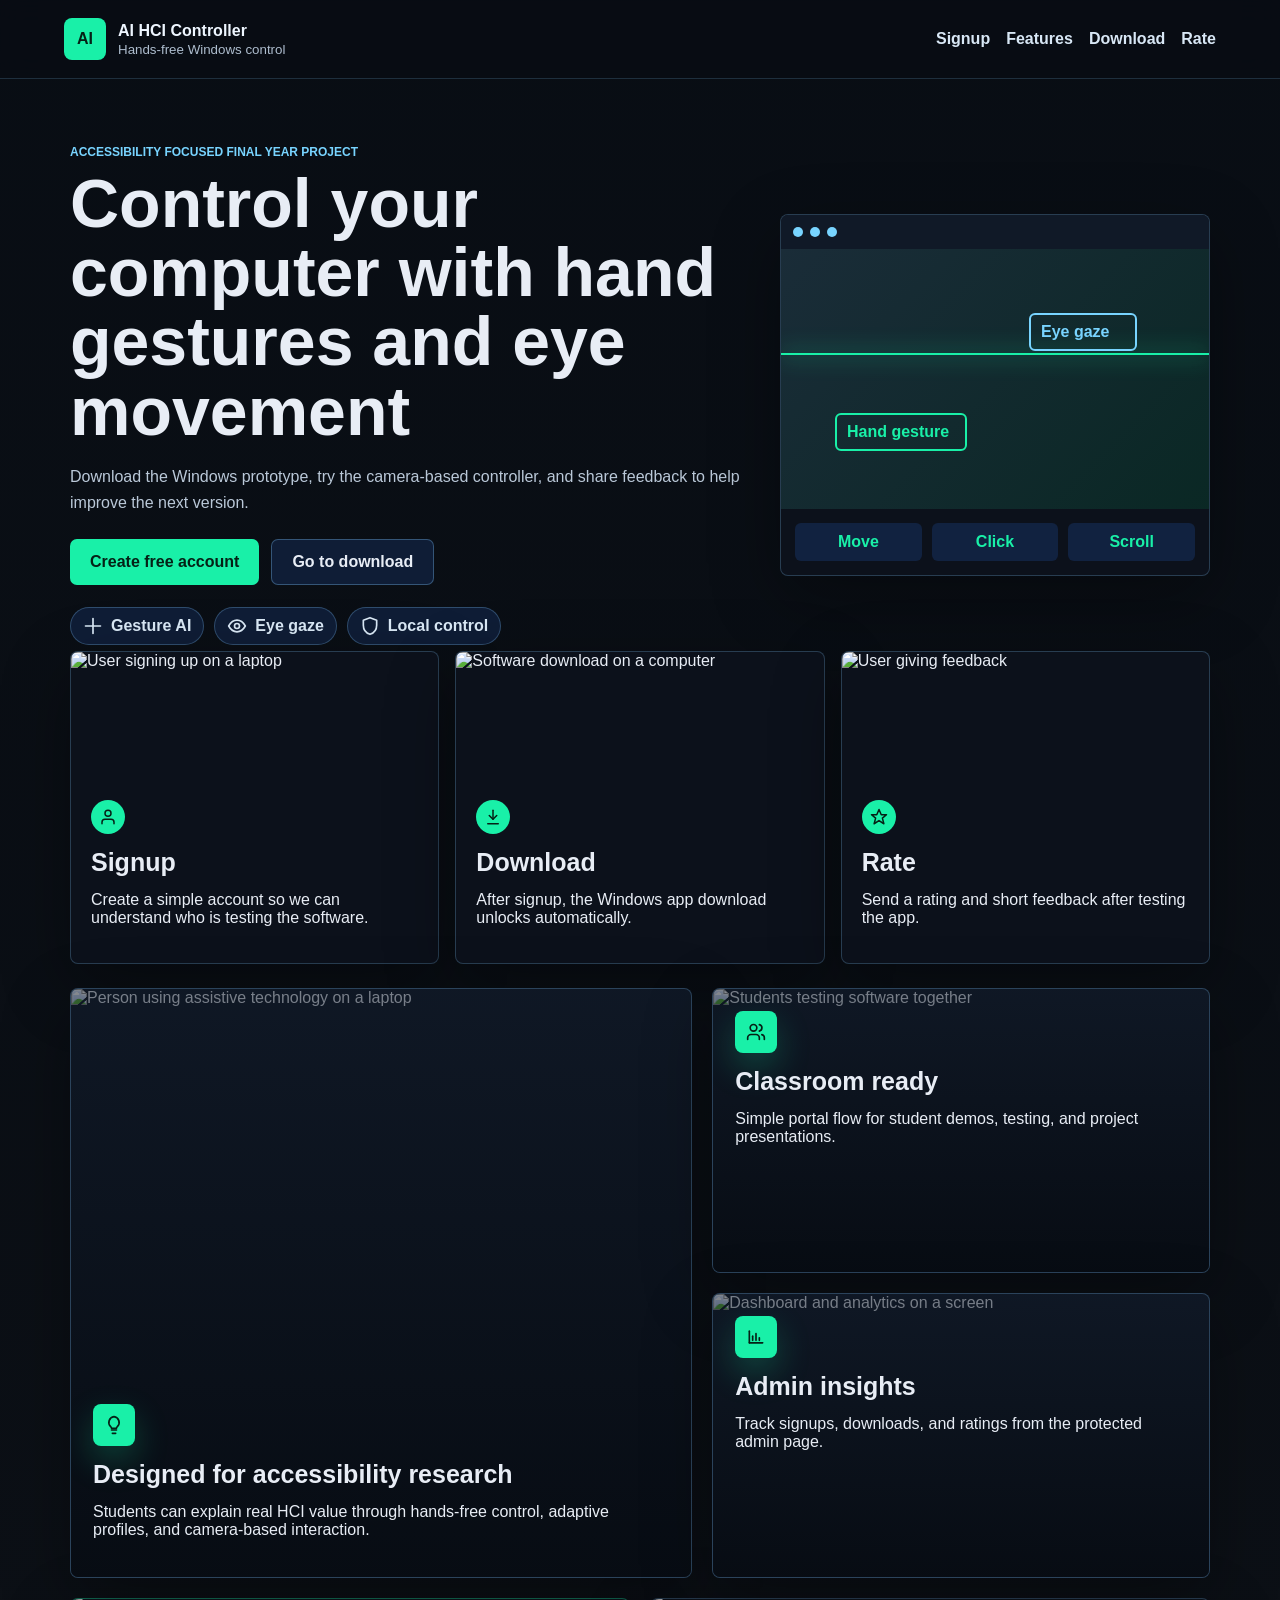
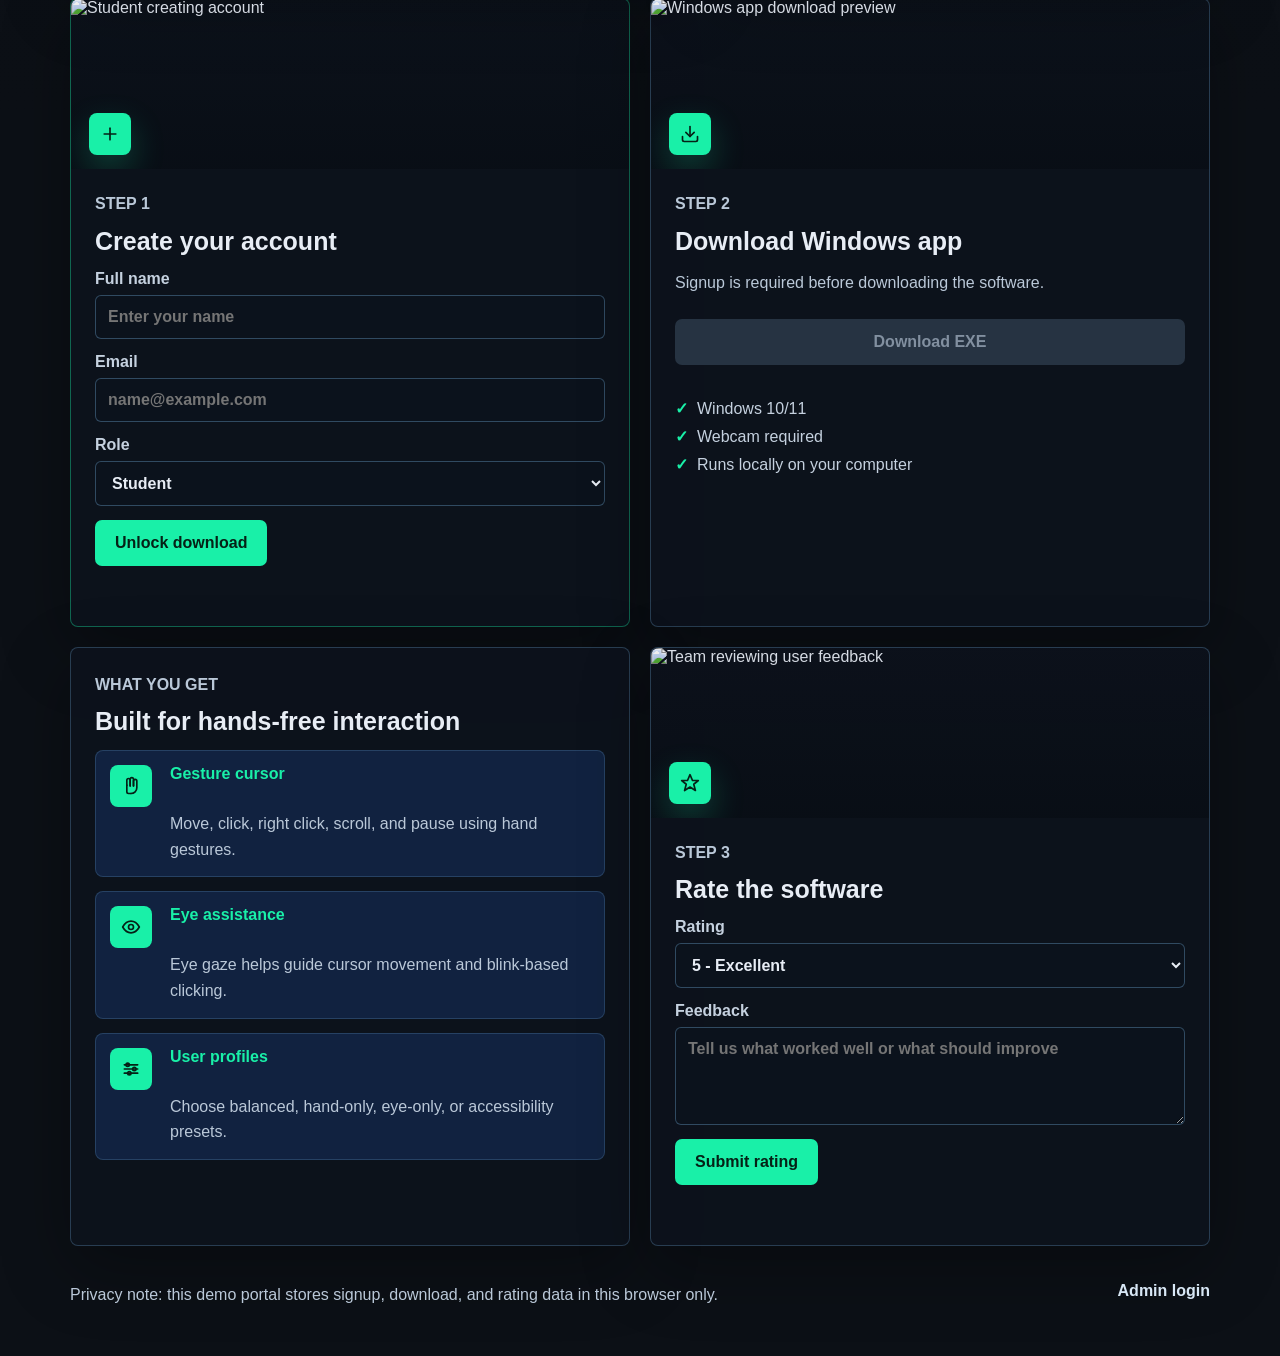
==== web/index.html @ 76297b22 "Add initial project files including HTML, CSS, JavaScript, requirements, and .gitignore" ====
<!doctype html>
<html lang="en">
<head>
  <meta charset="utf-8">
  <meta name="viewport" content="width=device-width, initial-scale=1">
  <title>AI HCI Controller</title>
  <link rel="stylesheet" href="styles.css">
</head>
<body>
  <header class="topbar">
    <a class="brand" href="#top" aria-label="AI HCI Controller home">
      <span class="brand-mark">AI</span>
      <span>
        <strong>AI HCI Controller</strong>
        <small>Hands-free Windows control</small>
      </span>
    </a>
    <nav aria-label="Main navigation">
      <a href="#signup">Signup</a>
      <a href="#features">Features</a>
      <a href="#download">Download</a>
      <a href="#rating">Rate</a>
    </nav>
  </header>

  <main id="top">
    <section class="hero user-hero">
      <div class="hero-copy">
        <p class="eyebrow">Accessibility focused final year project</p>
        <h1>Control your computer with hand gestures and eye movement</h1>
        <p>Download the Windows prototype, try the camera-based controller, and share feedback to help improve the next version.</p>
        <div class="hero-actions">
          <a class="primary-link" href="#signup">Create free account</a>
          <a class="secondary-link" href="#download">Go to download</a>
        </div>
        <div class="hero-badges" aria-label="Highlights">
          <span><svg viewBox="0 0 24 24"><path d="M12 3v18M3 12h18"/></svg> Gesture AI</span>
          <span><svg viewBox="0 0 24 24"><path d="M2 12s4-7 10-7 10 7 10 7-4 7-10 7S2 12 2 12Z"/><circle cx="12" cy="12" r="3"/></svg> Eye gaze</span>
          <span><svg viewBox="0 0 24 24"><path d="M12 2 4 5v6c0 5 3.4 9.4 8 11 4.6-1.6 8-6 8-11V5l-8-3Z"/></svg> Local control</span>
        </div>
      </div>

      <div class="product-shot" aria-label="Application preview">
        <div class="window-bar"><span></span><span></span><span></span></div>
        <div class="camera-preview">
          <div class="scan-line"></div>
          <div class="tracking-box hand">Hand gesture</div>
          <div class="tracking-box eye">Eye gaze</div>
        </div>
        <div class="metric-row">
          <strong>Move</strong><strong>Click</strong><strong>Scroll</strong>
        </div>
      </div>
    </section>

    <section class="steps" aria-label="Download steps">
      <article>
        <img src="https://images.unsplash.com/photo-1497366754035-f200968a6e72?auto=format&fit=crop&w=600&q=80" alt="User signing up on a laptop">
        <span><svg viewBox="0 0 24 24"><path d="M20 21v-2a4 4 0 0 0-4-4H8a4 4 0 0 0-4 4v2"/><circle cx="12" cy="7" r="4"/></svg></span>
        <h2>Signup</h2>
        <p>Create a simple account so we can understand who is testing the software.</p>
      </article>
      <article>
        <img src="https://images.unsplash.com/photo-1516321318423-f06f85e504b3?auto=format&fit=crop&w=600&q=80" alt="Software download on a computer">
        <span><svg viewBox="0 0 24 24"><path d="M12 3v12"/><path d="m7 10 5 5 5-5"/><path d="M5 21h14"/></svg></span>
        <h2>Download</h2>
        <p>After signup, the Windows app download unlocks automatically.</p>
      </article>
      <article>
        <img src="https://images.unsplash.com/photo-1551836022-d5d88e9218df?auto=format&fit=crop&w=600&q=80" alt="User giving feedback">
        <span><svg viewBox="0 0 24 24"><path d="m12 2 3 7h7l-5.5 4.5L18.5 21 12 16.8 5.5 21l2-7.5L2 9h7l3-7Z"/></svg></span>
        <h2>Rate</h2>
        <p>Send a rating and short feedback after testing the app.</p>
      </article>
    </section>

    <section id="features" class="visual-gallery" aria-label="Feature gallery">
      <article class="gallery-card large">
        <img src="https://images.unsplash.com/photo-1581091226825-a6a2a5aee158?auto=format&fit=crop&w=1000&q=80" alt="Person using assistive technology on a laptop">
        <div>
          <span class="icon-bubble"><svg viewBox="0 0 24 24"><path d="M9 18h6"/><path d="M10 22h4"/><path d="M12 2a7 7 0 0 0-4 12c.6.5 1 1.3 1 2h6c0-.7.4-1.5 1-2a7 7 0 0 0-4-12Z"/></svg></span>
          <h2>Designed for accessibility research</h2>
          <p>Students can explain real HCI value through hands-free control, adaptive profiles, and camera-based interaction.</p>
        </div>
      </article>
      <article class="gallery-card">
        <img src="https://images.unsplash.com/photo-1519389950473-47ba0277781c?auto=format&fit=crop&w=800&q=80" alt="Students testing software together">
        <span class="icon-bubble"><svg viewBox="0 0 24 24"><path d="M16 21v-2a4 4 0 0 0-4-4H6a4 4 0 0 0-4 4v2"/><circle cx="9" cy="7" r="4"/><path d="M22 21v-2a4 4 0 0 0-3-3.9"/><path d="M16 3.1a4 4 0 0 1 0 7.8"/></svg></span>
        <h2>Classroom ready</h2>
        <p>Simple portal flow for student demos, testing, and project presentations.</p>
      </article>
      <article class="gallery-card">
        <img src="https://images.unsplash.com/photo-1520607162513-77705c0f0d4a?auto=format&fit=crop&w=800&q=80" alt="Dashboard and analytics on a screen">
        <span class="icon-bubble"><svg viewBox="0 0 24 24"><path d="M4 19V5"/><path d="M4 19h16"/><path d="M8 16v-5"/><path d="M12 16V8"/><path d="M16 16v-3"/></svg></span>
        <h2>Admin insights</h2>
        <p>Track signups, downloads, and ratings from the protected admin page.</p>
      </article>
    </section>

    <section class="grid two user-flow">
      <form id="signupForm" class="panel highlight-panel">
        <div class="panel-media">
          <img src="https://images.unsplash.com/photo-1517245386807-bb43f82c33c4?auto=format&fit=crop&w=800&q=80" alt="Student creating account">
          <span class="icon-bubble"><svg viewBox="0 0 24 24"><path d="M12 5v14"/><path d="M5 12h14"/></svg></span>
        </div>
        <p class="eyebrow">Step 1</p>
        <h2>Create your account</h2>
        <label>
          Full name
          <input id="fullName" name="fullName" autocomplete="name" placeholder="Enter your name" required>
        </label>
        <label>
          Email
          <input id="email" name="email" type="email" autocomplete="email" placeholder="name@example.com" required>
        </label>
        <label>
          Role
          <select id="role" name="role">
            <option>Student</option>
            <option>Teacher</option>
            <option>Researcher</option>
            <option>User</option>
          </select>
        </label>
        <button type="submit">Unlock download</button>
        <p id="signupMessage" class="message" aria-live="polite"></p>
      </form>

      <section id="download" class="panel download-panel">
        <div class="panel-media">
          <img src="https://images.unsplash.com/photo-1580894908361-967195033215?auto=format&fit=crop&w=800&q=80" alt="Windows app download preview">
          <span class="icon-bubble"><svg viewBox="0 0 24 24"><path d="M21 15v4a2 2 0 0 1-2 2H5a2 2 0 0 1-2-2v-4"/><path d="M7 10l5 5 5-5"/><path d="M12 15V3"/></svg></span>
        </div>
        <p class="eyebrow">Step 2</p>
        <h2>Download Windows app</h2>
        <p id="downloadGate">Signup is required before downloading the software.</p>
        <a id="downloadBtn" class="download disabled" href="#" download>Download EXE</a>
        <ul class="check-list">
          <li>Windows 10/11</li>
          <li>Webcam required</li>
          <li>Runs locally on your computer</li>
        </ul>
      </section>
    </section>

    <section class="grid two">
      <section class="panel features">
        <p class="eyebrow">What you get</p>
        <h2>Built for hands-free interaction</h2>
        <div class="feature-list">
          <article>
            <span class="mini-icon"><svg viewBox="0 0 24 24"><path d="M7 11v8a2 2 0 0 0 2 2h3"/><path d="M7 11V5a2 2 0 0 1 4 0v7"/><path d="M11 12V4a2 2 0 0 1 4 0v8"/><path d="M15 12V6a2 2 0 0 1 4 0v8a7 7 0 0 1-7 7"/></svg></span>
            <strong>Gesture cursor</strong>
            <p>Move, click, right click, scroll, and pause using hand gestures.</p>
          </article>
          <article>
            <span class="mini-icon"><svg viewBox="0 0 24 24"><path d="M2 12s4-7 10-7 10 7 10 7-4 7-10 7S2 12 2 12Z"/><circle cx="12" cy="12" r="3"/></svg></span>
            <strong>Eye assistance</strong>
            <p>Eye gaze helps guide cursor movement and blink-based clicking.</p>
          </article>
          <article>
            <span class="mini-icon"><svg viewBox="0 0 24 24"><path d="M4 7h16"/><path d="M4 12h16"/><path d="M4 17h16"/><circle cx="8" cy="7" r="2"/><circle cx="16" cy="12" r="2"/><circle cx="10" cy="17" r="2"/></svg></span>
            <strong>User profiles</strong>
            <p>Choose balanced, hand-only, eye-only, or accessibility presets.</p>
          </article>
        </div>
      </section>

      <form id="ratingForm" class="panel" aria-label="Software rating form">
        <div class="panel-media">
          <img src="https://images.unsplash.com/photo-1552664730-d307ca884978?auto=format&fit=crop&w=800&q=80" alt="Team reviewing user feedback">
          <span class="icon-bubble"><svg viewBox="0 0 24 24"><path d="m12 2 3 7h7l-5.5 4.5L18.5 21 12 16.8 5.5 21l2-7.5L2 9h7l3-7Z"/></svg></span>
        </div>
        <p class="eyebrow">Step 3</p>
        <h2>Rate the software</h2>
        <label>
          Rating
          <select id="rating" name="rating">
            <option value="5">5 - Excellent</option>
            <option value="4">4 - Good</option>
            <option value="3">3 - Average</option>
            <option value="2">2 - Needs work</option>
            <option value="1">1 - Poor</option>
          </select>
        </label>
        <label>
          Feedback
          <textarea id="feedback" name="feedback" rows="4" placeholder="Tell us what worked well or what should improve"></textarea>
        </label>
        <button type="submit">Submit rating</button>
        <p id="ratingMessage" class="message" aria-live="polite"></p>
      </form>
    </section>
  </main>

  <footer>
    <p>Privacy note: this demo portal stores signup, download, and rating data in this browser only.</p>
    <a href="admin-login.html">Admin login</a>
  </footer>

  <script src="app.js"></script>
</body>
</html>
---- web/styles.css ----
:root {
  color-scheme: dark;
  font-family: "Segoe UI", Arial, sans-serif;
  background: #0c1016;
  color: #e8edf5;
}

* {
  box-sizing: border-box;
}

html {
  scroll-behavior: smooth;
}

body {
  margin: 0;
  min-height: 100vh;
  background:
    linear-gradient(180deg, rgba(7, 12, 19, 0.72), #0c1016 58%),
    url("https://images.unsplash.com/photo-1559757148-5c350d0d3c56?auto=format&fit=crop&w=1800&q=80") center/cover fixed;
}

.topbar {
  display: flex;
  justify-content: space-between;
  align-items: center;
  gap: 22px;
  padding: 18px clamp(18px, 5vw, 72px);
  background: rgba(8, 13, 20, 0.88);
  border-bottom: 1px solid rgba(132, 202, 255, 0.18);
  backdrop-filter: blur(14px);
  position: sticky;
  top: 0;
  z-index: 2;
}

.brand {
  display: inline-flex;
  align-items: center;
  gap: 12px;
  color: #eef6ff;
  text-decoration: none;
}

.brand-mark {
  display: grid;
  place-items: center;
  width: 42px;
  height: 42px;
  border-radius: 8px;
  background: #19f0a8;
  color: #052116;
  font-weight: 900;
}

.brand strong,
.brand small {
  display: block;
}

.brand small {
  color: #aebdce;
  margin-top: 2px;
}

nav {
  display: flex;
  flex-wrap: wrap;
  gap: 16px;
}

nav a,
footer a {
  color: #d8e7f5;
  text-decoration: none;
  font-weight: 800;
}

svg {
  width: 20px;
  height: 20px;
  fill: none;
  stroke: currentColor;
  stroke-linecap: round;
  stroke-linejoin: round;
  stroke-width: 2;
}

main {
  width: min(1140px, calc(100% - 32px));
  margin: 0 auto;
  padding: 36px 0;
}

h1,
h2,
p {
  margin-top: 0;
}

h1 {
  max-width: 780px;
  margin-bottom: 18px;
  font-size: clamp(38px, 6vw, 68px);
  line-height: 1.02;
}

h2 {
  margin-bottom: 14px;
  font-size: 25px;
}

.eyebrow {
  margin-bottom: 10px;
  color: #78d4ff;
  font-size: 12px;
  font-weight: 900;
  letter-spacing: 0;
  text-transform: uppercase;
}

.hero {
  min-height: 560px;
  display: grid;
  grid-template-columns: minmax(0, 1fr) 430px;
  gap: 30px;
  align-items: center;
}

.hero-copy p:not(.eyebrow),
.admin-hero p,
.panel p,
footer p {
  color: #bac8d8;
  font-size: 16px;
  line-height: 1.6;
}

.hero-actions {
  display: flex;
  flex-wrap: wrap;
  gap: 12px;
  margin-top: 24px;
}

.hero-badges {
  display: flex;
  flex-wrap: wrap;
  gap: 10px;
  margin-top: 22px;
}

.hero-badges span {
  display: inline-flex;
  align-items: center;
  gap: 8px;
  min-height: 38px;
  padding: 0 12px;
  border: 1px solid rgba(132, 202, 255, 0.28);
  border-radius: 999px;
  background: rgba(17, 34, 64, 0.78);
  color: #dcebf8;
  font-weight: 800;
}

.primary-link,
.secondary-link,
button,
.download {
  display: inline-flex;
  justify-content: center;
  align-items: center;
  min-height: 46px;
  border: 0;
  border-radius: 7px;
  padding: 0 20px;
  font: inherit;
  font-weight: 900;
  text-decoration: none;
  cursor: pointer;
}

.primary-link,
button,
.download {
  background: #19f0a8;
  color: #052116;
}

.secondary-link {
  color: #e8edf5;
  border: 1px solid rgba(132, 202, 255, 0.32);
  background: rgba(17, 34, 64, 0.78);
}

.product-shot,
.panel,
.steps article {
  background: rgba(13, 19, 28, 0.94);
  border: 1px solid rgba(132, 202, 255, 0.24);
  border-radius: 8px;
  box-shadow: 0 22px 70px rgba(0, 0, 0, 0.32);
}

.product-shot {
  overflow: hidden;
}

.window-bar {
  display: flex;
  gap: 7px;
  padding: 12px;
  background: #101927;
}

.window-bar span {
  width: 10px;
  height: 10px;
  border-radius: 50%;
  background: #78d4ff;
}

.camera-preview {
  height: 260px;
  position: relative;
  overflow: hidden;
  background:
    linear-gradient(135deg, rgba(120, 212, 255, 0.16), rgba(25, 240, 168, 0.12)),
    #080c12;
}

.scan-line {
  position: absolute;
  inset: 40% 0 auto;
  height: 2px;
  background: #19f0a8;
  box-shadow: 0 0 22px #19f0a8;
}

.tracking-box {
  position: absolute;
  border: 2px solid #19f0a8;
  color: #19f0a8;
  font-weight: 900;
  padding: 8px 10px;
  border-radius: 6px;
}

.tracking-box.hand {
  left: 54px;
  bottom: 58px;
  width: 132px;
}

.tracking-box.eye {
  right: 72px;
  top: 64px;
  width: 108px;
  border-color: #78d4ff;
  color: #78d4ff;
}

.metric-row {
  display: grid;
  grid-template-columns: repeat(3, 1fr);
  gap: 10px;
  padding: 14px;
}

.metric-row strong {
  background: #112240;
  color: #19f0a8;
  padding: 10px;
  text-align: center;
  border-radius: 6px;
}

.steps {
  display: grid;
  grid-template-columns: repeat(3, minmax(0, 1fr));
  gap: 16px;
  margin: -24px 0 24px;
}

.steps article {
  padding: 20px;
  overflow: hidden;
}

.steps img {
  width: calc(100% + 40px);
  height: 130px;
  margin: -20px -20px 18px;
  object-fit: cover;
  display: block;
}

.steps span {
  display: inline-grid;
  place-items: center;
  width: 34px;
  height: 34px;
  margin-bottom: 14px;
  border-radius: 50%;
  background: #19f0a8;
  color: #052116;
  font-weight: 900;
}

.steps span svg {
  width: 18px;
  height: 18px;
}

.visual-gallery {
  display: grid;
  grid-template-columns: 1.25fr 1fr;
  gap: 20px;
  margin: 20px 0;
}

.gallery-card {
  position: relative;
  min-height: 285px;
  overflow: hidden;
  padding: 22px;
  border: 1px solid rgba(132, 202, 255, 0.24);
  border-radius: 8px;
  background: #101927;
  box-shadow: 0 22px 70px rgba(0, 0, 0, 0.32);
}

.gallery-card.large {
  grid-row: span 2;
  min-height: 590px;
  display: grid;
  align-content: end;
}

.gallery-card img {
  position: absolute;
  inset: 0;
  width: 100%;
  height: 100%;
  object-fit: cover;
  opacity: 0.55;
}

.gallery-card::after {
  content: "";
  position: absolute;
  inset: 0;
  background: linear-gradient(180deg, rgba(6, 10, 16, 0.1), rgba(6, 10, 16, 0.86));
}

.gallery-card > *:not(img) {
  position: relative;
  z-index: 1;
}

.gallery-card h2,
.gallery-card p {
  max-width: 520px;
}

.icon-bubble,
.mini-icon {
  display: inline-grid;
  place-items: center;
  width: 42px;
  height: 42px;
  border-radius: 8px;
  background: #19f0a8;
  color: #052116;
}

.icon-bubble {
  margin-bottom: 14px;
  box-shadow: 0 14px 34px rgba(25, 240, 168, 0.24);
}

.grid {
  display: grid;
  gap: 20px;
  margin-top: 20px;
}

.grid.two {
  grid-template-columns: repeat(2, minmax(0, 1fr));
}

.panel {
  padding: 24px;
}

.panel-media {
  position: relative;
  height: 170px;
  margin: -24px -24px 22px;
  overflow: hidden;
  border-radius: 8px 8px 0 0;
}

.panel-media img {
  width: 100%;
  height: 100%;
  object-fit: cover;
  display: block;
  filter: saturate(1.06);
}

.panel-media::after {
  content: "";
  position: absolute;
  inset: 0;
  background: linear-gradient(180deg, rgba(7, 12, 19, 0.05), rgba(7, 12, 19, 0.68));
}

.panel-media .icon-bubble {
  position: absolute;
  left: 18px;
  bottom: 14px;
  z-index: 1;
  margin: 0;
}

.highlight-panel {
  border-color: rgba(25, 240, 168, 0.38);
}

label {
  display: grid;
  gap: 7px;
  margin-bottom: 14px;
  color: #c5d1df;
  font-weight: 800;
}

input,
select,
textarea {
  width: 100%;
  border: 1px solid rgba(132, 202, 255, 0.3);
  background: #0b121c;
  color: #e8edf5;
  border-radius: 6px;
  padding: 12px;
  font: inherit;
}

input:focus,
select:focus,
textarea:focus {
  outline: 2px solid rgba(25, 240, 168, 0.7);
  outline-offset: 2px;
}

.download {
  width: 100%;
  margin: 8px 0 16px;
}

.download.disabled {
  pointer-events: none;
  background: #263342;
  color: #8290a0;
}

.message {
  min-height: 22px;
  margin: 14px 0 0;
  color: #78d4ff;
  font-weight: 900;
}

.check-list {
  display: grid;
  gap: 9px;
  padding: 0;
  margin: 18px 0 0;
  list-style: none;
  color: #c5d1df;
}

.check-list li::before {
  content: "✓";
  margin-right: 9px;
  color: #19f0a8;
  font-weight: 900;
}

.feature-list {
  display: grid;
  gap: 14px;
}

.feature-list article {
  display: grid;
  grid-template-columns: 48px 1fr;
  gap: 4px 12px;
  align-items: start;
  padding: 14px;
  border: 1px solid rgba(132, 202, 255, 0.18);
  border-radius: 8px;
  background: #112240;
}

.feature-list strong {
  color: #19f0a8;
}

.feature-list p {
  grid-column: 2;
  margin-bottom: 0;
}

.admin-hero {
  padding: 48px 0 18px;
}

.login-main {
  min-height: calc(100vh - 180px);
  display: grid;
  place-items: center;
}

.login-card {
  width: min(520px, 100%);
}

.login-card h1 {
  font-size: clamp(34px, 5vw, 48px);
}

.stats {
  display: grid;
  grid-template-columns: repeat(4, minmax(0, 1fr));
  gap: 14px;
}

.stats div {
  background: #112240;
  border: 1px solid rgba(132, 202, 255, 0.18);
  border-radius: 8px;
  padding: 20px;
  text-align: center;
}

.stats span {
  display: block;
  color: #19f0a8;
  font-size: 38px;
  font-weight: 900;
}

.stats small {
  color: #bac8d8;
  font-weight: 800;
}

.list-table {
  display: grid;
  gap: 10px;
}

.list-row {
  padding: 12px;
  border: 1px solid rgba(132, 202, 255, 0.18);
  border-radius: 6px;
  background: #101927;
}

.list-row strong,
.list-row span {
  display: block;
}

.list-row span {
  color: #bac8d8;
  margin-top: 4px;
}

footer {
  display: flex;
  justify-content: space-between;
  gap: 18px;
  width: min(1140px, calc(100% - 32px));
  margin: 0 auto;
  padding: 0 0 32px;
  color: #bac8d8;
}

@media (max-width: 880px) {
  .topbar,
  nav,
  footer {
    align-items: flex-start;
    flex-direction: column;
  }

  .hero,
  .grid.two,
  .steps,
  .stats,
  .visual-gallery {
    grid-template-columns: 1fr;
  }

  .gallery-card.large {
    grid-row: auto;
    min-height: 360px;
  }

  .hero {
    min-height: auto;
    padding-top: 24px;
  }
}
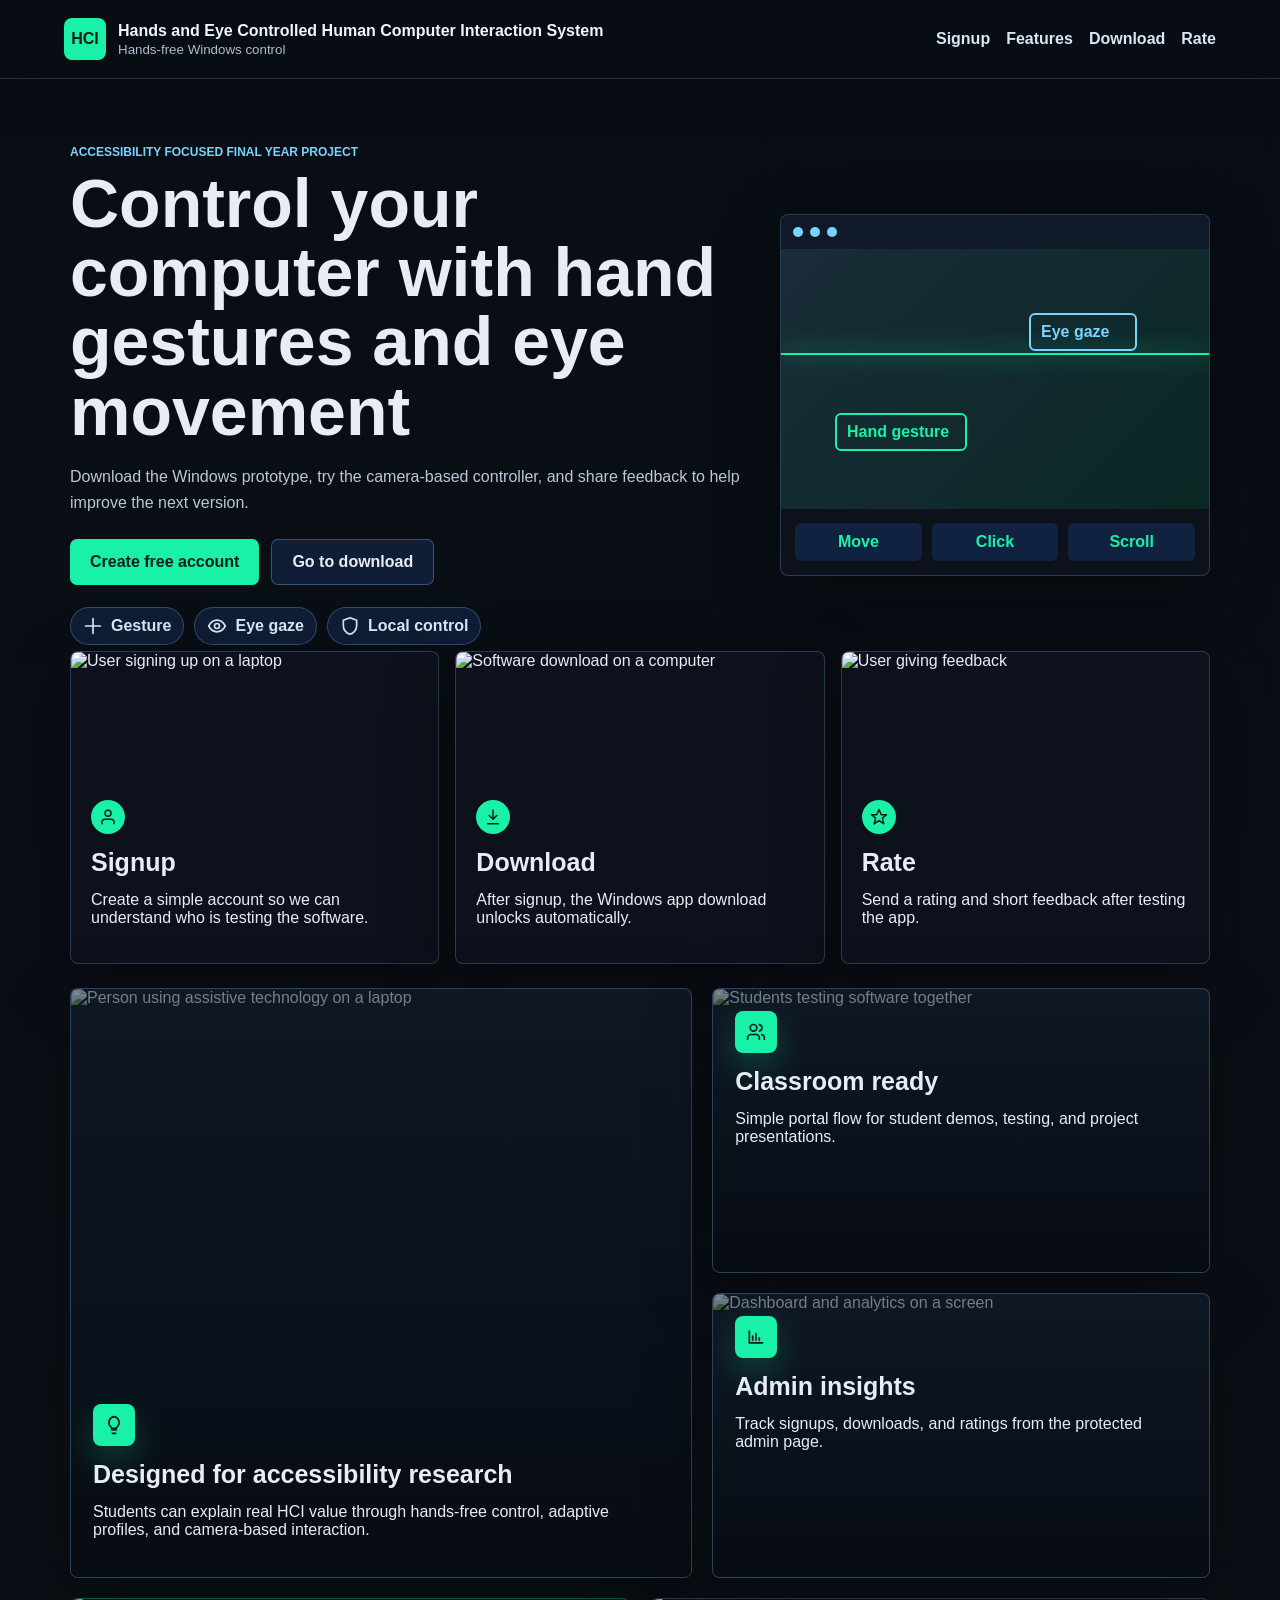
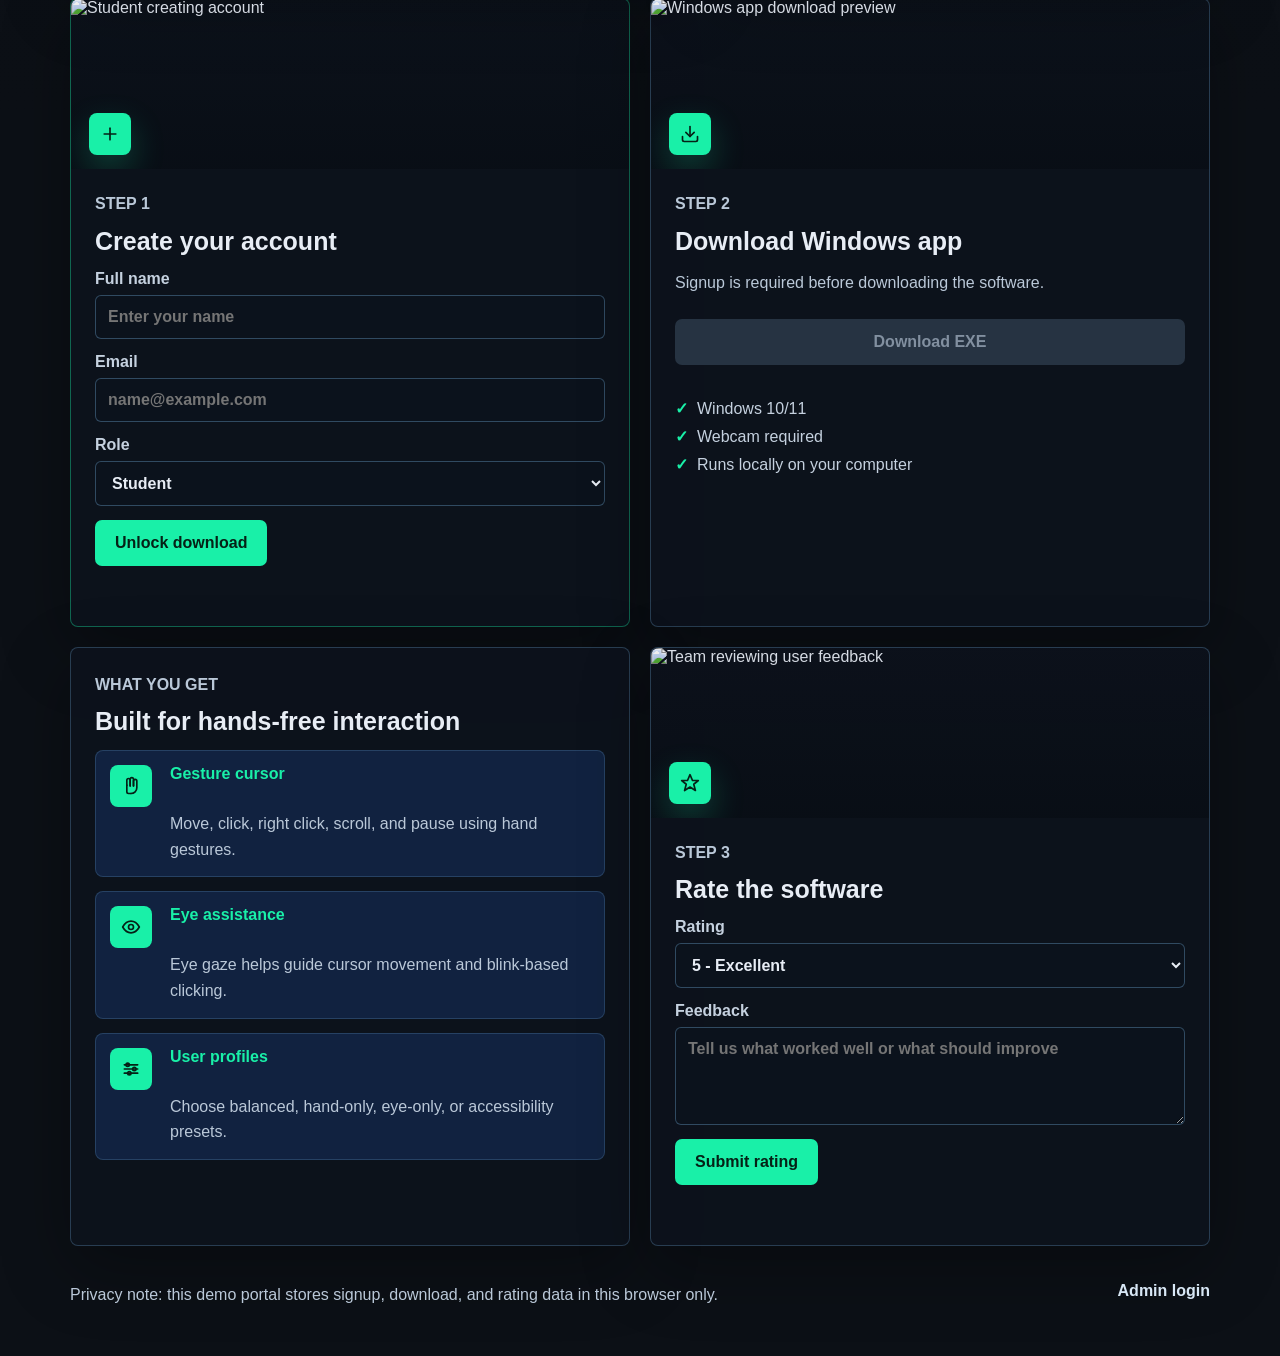
==== commit 076dccd0: "Update user profile settings and improve HTML titles for consistency" ====
--- a/web/index.html
+++ b/web/index.html
@@ -3,15 +3,15 @@
 <head>
   <meta charset="utf-8">
   <meta name="viewport" content="width=device-width, initial-scale=1">
-  <title>AI HCI Controller</title>
+  <title>Hands and Eye Controlled- Human Computer Interaction System</title>
   <link rel="stylesheet" href="styles.css">
 </head>
 <body>
   <header class="topbar">
-    <a class="brand" href="#top" aria-label="AI HCI Controller home">
-      <span class="brand-mark">AI</span>
+    <a class="brand" href="#top" aria-label="Hands and Eye Controlled Human Computer Interaction System home">
+      <span class="brand-mark">HCI</span>
       <span>
-        <strong>AI HCI Controller</strong>
+        <strong>Hands and Eye Controlled Human Computer Interaction System</strong>
         <small>Hands-free Windows control</small>
       </span>
     </a>
@@ -34,7 +34,7 @@
           <a class="secondary-link" href="#download">Go to download</a>
         </div>
         <div class="hero-badges" aria-label="Highlights">
-          <span><svg viewBox="0 0 24 24"><path d="M12 3v18M3 12h18"/></svg> Gesture AI</span>
+          <span><svg viewBox="0 0 24 24"><path d="M12 3v18M3 12h18"/></svg> Gesture</span>
           <span><svg viewBox="0 0 24 24"><path d="M2 12s4-7 10-7 10 7 10 7-4 7-10 7S2 12 2 12Z"/><circle cx="12" cy="12" r="3"/></svg> Eye gaze</span>
           <span><svg viewBox="0 0 24 24"><path d="M12 2 4 5v6c0 5 3.4 9.4 8 11 4.6-1.6 8-6 8-11V5l-8-3Z"/></svg> Local control</span>
         </div>
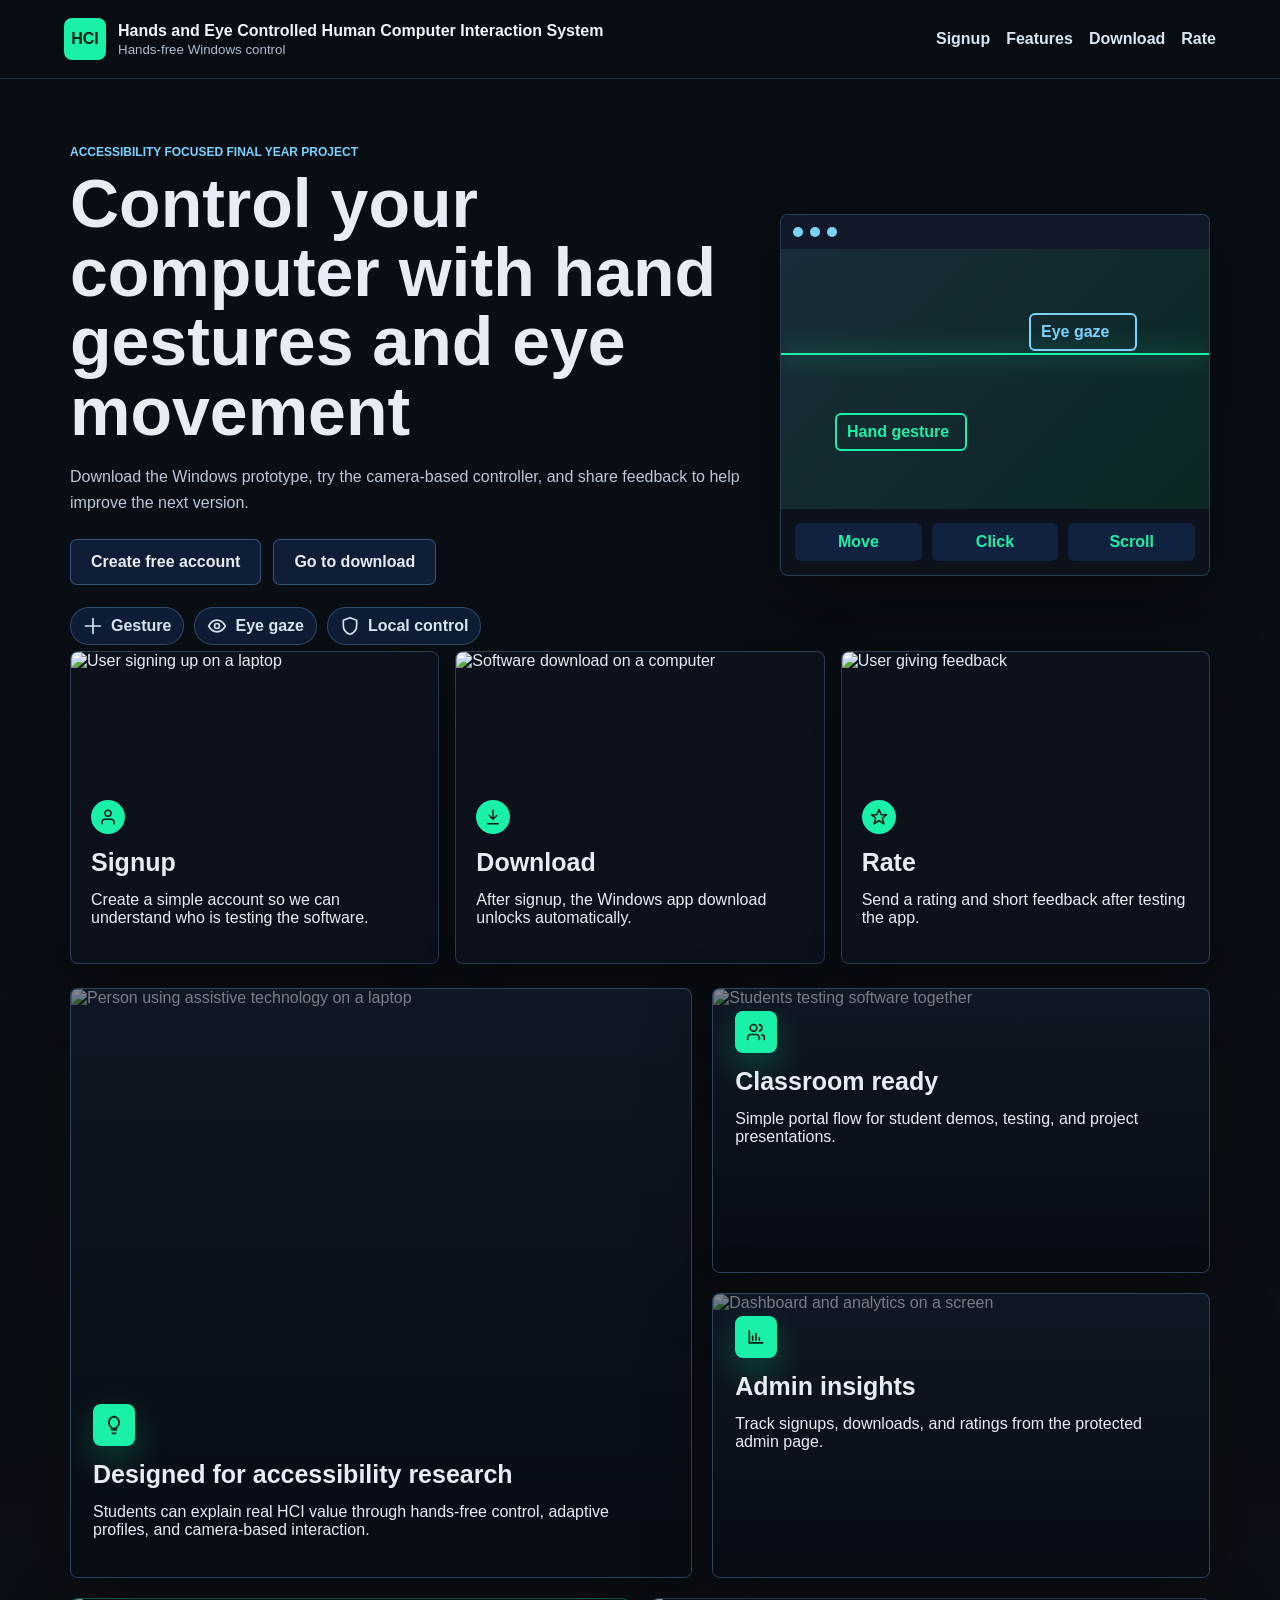
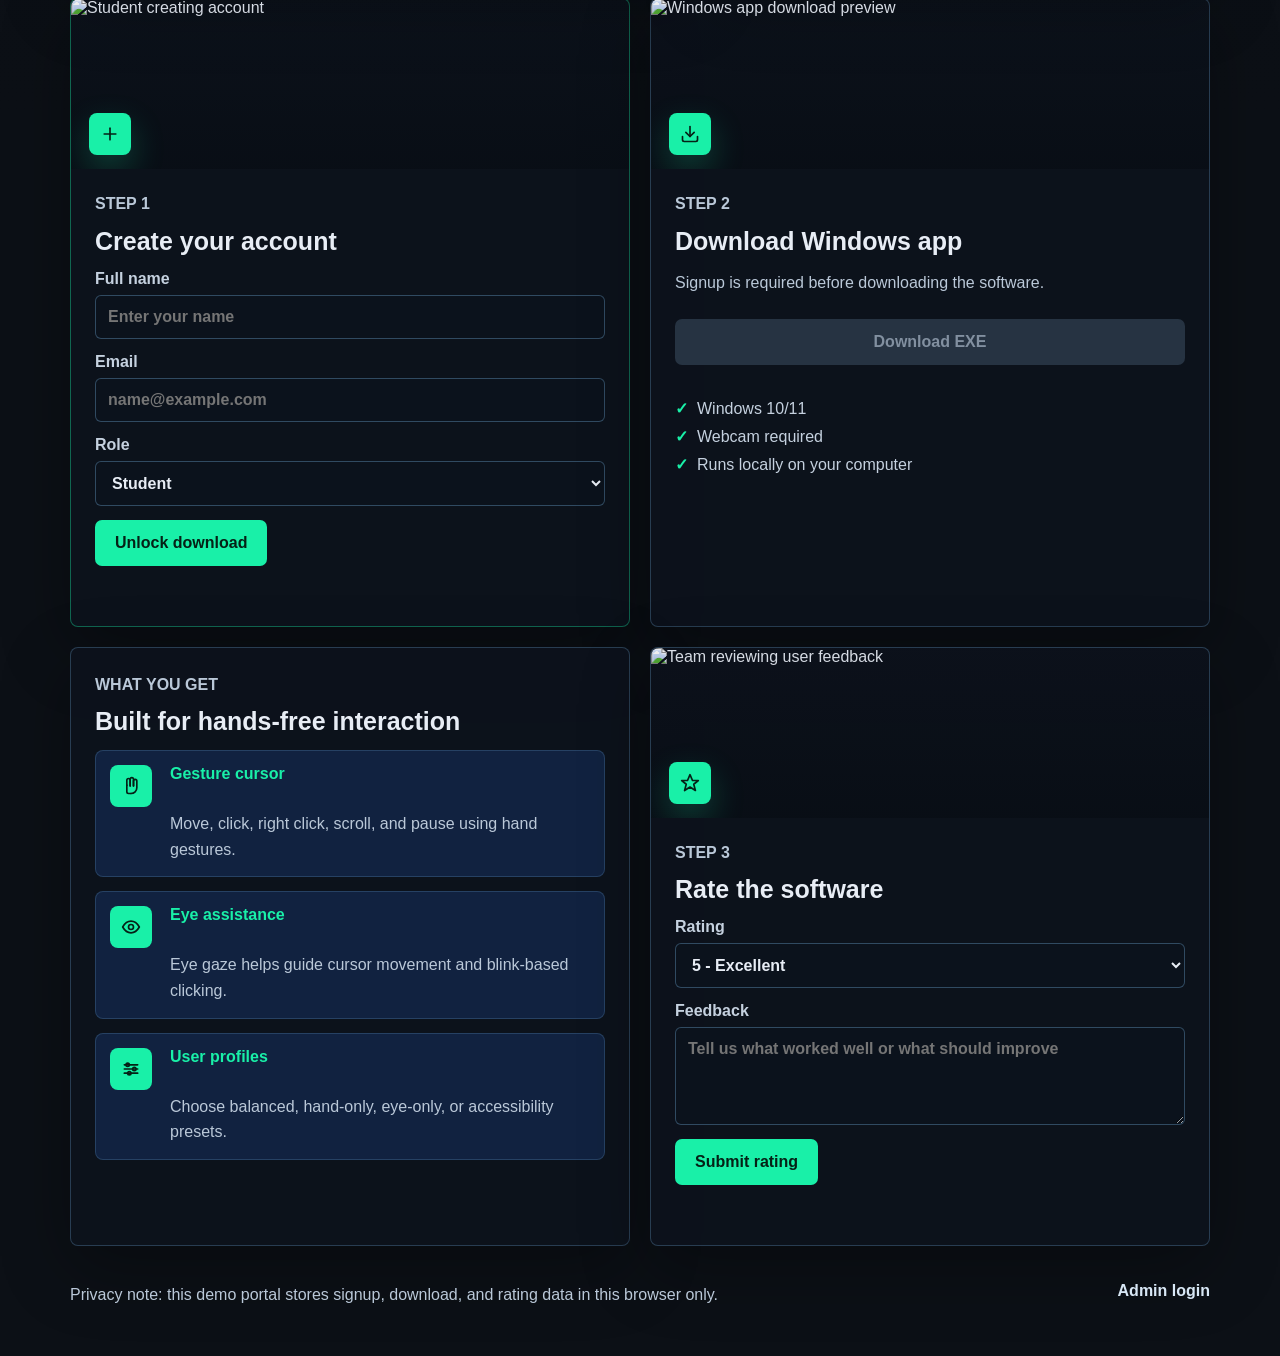
==== commit 4ff933b4: "hot fix sign up - redirect issue has been fixed" ====
--- a/web/index.html
+++ b/web/index.html
@@ -30,7 +30,7 @@
         <h1>Control your computer with hand gestures and eye movement</h1>
         <p>Download the Windows prototype, try the camera-based controller, and share feedback to help improve the next version.</p>
         <div class="hero-actions">
-          <a class="primary-link" href="#signup">Create free account</a>
+          <a class="secondary-link" href="#signup">Create free account</a>
           <a class="secondary-link" href="#download">Go to download</a>
         </div>
         <div class="hero-badges" aria-label="Highlights">
@@ -98,7 +98,7 @@
     </section>
 
     <section class="grid two user-flow">
-      <form id="signupForm" class="panel highlight-panel">
+      <form id="signup" class="panel highlight-panel">
         <div class="panel-media">
           <img src="https://images.unsplash.com/photo-1517245386807-bb43f82c33c4?auto=format&fit=crop&w=800&q=80" alt="Student creating account">
           <span class="icon-bubble"><svg viewBox="0 0 24 24"><path d="M12 5v14"/><path d="M5 12h14"/></svg></span>
